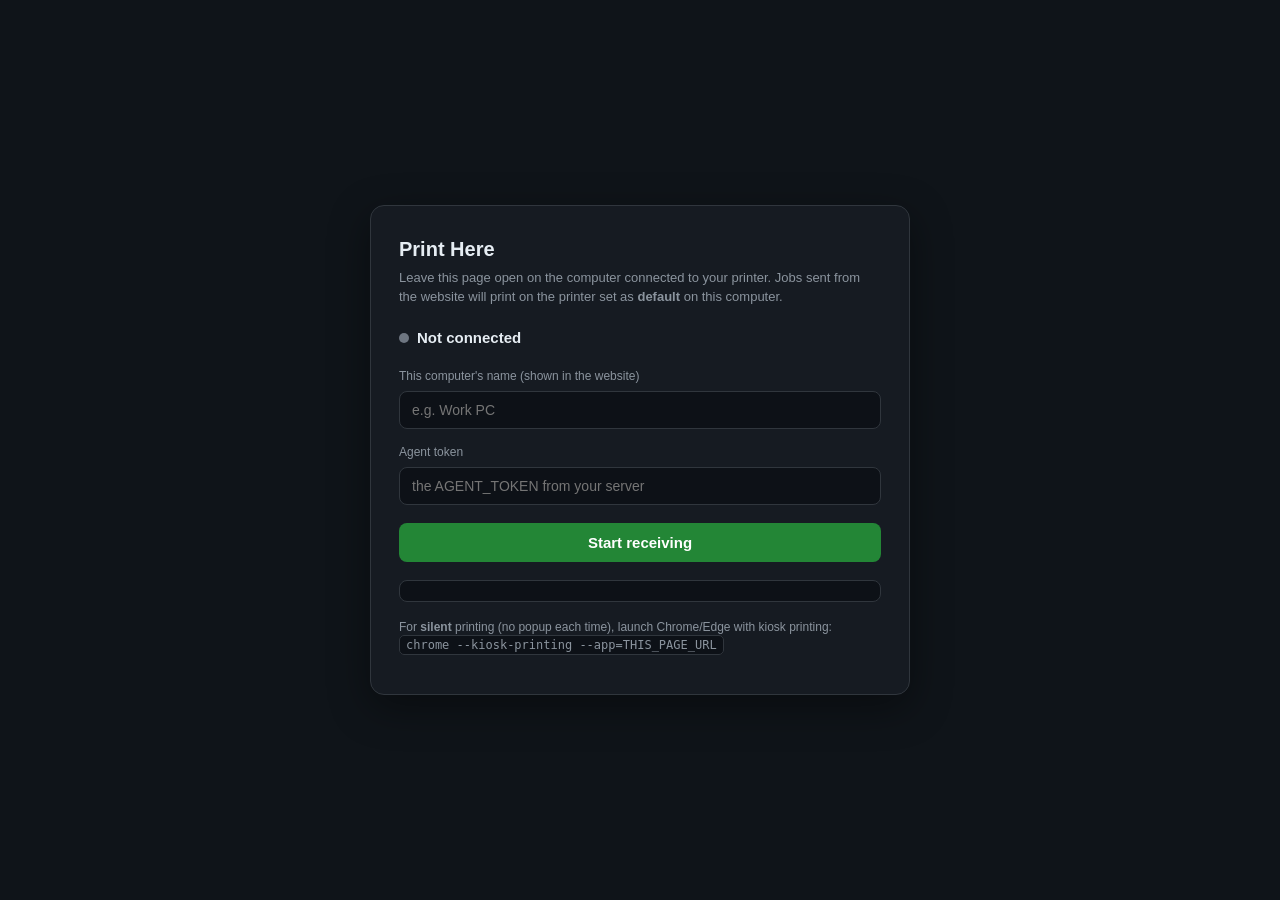
==== print-here.html @ 3708a18d "Add browser-only 'Print Here' receiver (kiosk-printing capable, no install)" ====
<!doctype html>
<html lang="en">
<head>
<meta charset="utf-8" />
<meta name="viewport" content="width=device-width, initial-scale=1" />
<title>Print Here · Auto-Print</title>
<style>
  :root { color-scheme: light dark; }
  * { box-sizing: border-box; }
  body {
    margin: 0; font: 15px/1.5 -apple-system, BlinkMacSystemFont, "Segoe UI",
    Roboto, Helvetica, Arial, sans-serif;
    background: #0f1419; color: #e6edf3; display: flex; min-height: 100vh;
    align-items: center; justify-content: center; padding: 24px;
  }
  .card {
    width: 100%; max-width: 540px; background: #161b22;
    border: 1px solid #30363d; border-radius: 14px; padding: 28px;
    box-shadow: 0 12px 40px rgba(0,0,0,.4);
  }
  h1 { margin: 0 0 4px; font-size: 20px; }
  .sub { margin: 0 0 20px; color: #8b949e; font-size: 13px; }
  .dot { display: inline-block; width: 10px; height: 10px; border-radius: 50%;
    margin-right: 8px; vertical-align: middle; background: #6e7681; }
  .dot.on { background: #2ea043; box-shadow: 0 0 8px #2ea043; }
  .dot.busy { background: #d29922; box-shadow: 0 0 8px #d29922; }
  .status-row { display: flex; align-items: center; font-weight: 600;
    margin-bottom: 18px; }
  label { display: block; font-size: 12px; color: #8b949e; margin: 14px 0 6px; }
  input {
    width: 100%; padding: 10px 12px; border-radius: 8px; font-size: 14px;
    border: 1px solid #30363d; background: #0d1117; color: #e6edf3;
  }
  button {
    margin-top: 18px; width: 100%; padding: 11px; border-radius: 8px;
    border: none; background: #238636; color: #fff; font-size: 15px;
    font-weight: 600; cursor: pointer;
  }
  button.stop { background: #b62324; }
  .log {
    margin-top: 18px; max-height: 180px; overflow: auto; font-size: 12px;
    background: #0d1117; border: 1px solid #30363d; border-radius: 8px;
    padding: 10px 12px;
  }
  .log div { padding: 2px 0; color: #8b949e; }
  .log .ok { color: #3fb950; }
  .log .err { color: #f85149; }
  .hint { font-size: 12px; color: #8b949e; margin-top: 16px; }
  code { background: #0d1117; padding: 2px 6px; border-radius: 5px;
    border: 1px solid #30363d; font-size: 12px; }
  #frameHolder { position: fixed; width: 0; height: 0; overflow: hidden;
    left: -9999px; top: -9999px; }
</style>
</head>
<body>
  <main class="card">
    <h1>Print Here</h1>
    <p class="sub">Leave this page open on the computer connected to your printer.
      Jobs sent from the website will print on the printer set as
      <strong>default</strong> on this computer.</p>

    <div class="status-row"><span class="dot" id="dot"></span><span id="state">Not connected</span></div>

    <label for="name">This computer's name (shown in the website)</label>
    <input id="name" placeholder="e.g. Work PC" />

    <label for="token">Agent token</label>
    <input id="token" type="password" placeholder="the AGENT_TOKEN from your server" />

    <button id="toggle">Start receiving</button>

    <div class="log" id="log"></div>

    <p class="hint">For <strong>silent</strong> printing (no popup each time), launch
      Chrome/Edge with kiosk printing:<br />
      <code>chrome --kiosk-printing --app=THIS_PAGE_URL</code></p>
  </main>

  <div id="frameHolder"></div>

<script>
"use strict";
const $ = (id) => document.getElementById(id);
const els = {
  dot: $("dot"), state: $("state"), name: $("name"), token: $("token"),
  toggle: $("toggle"), log: $("log"), holder: $("frameHolder"),
};

const IMAGE_EXT = [".png", ".jpg", ".jpeg", ".gif", ".bmp"];
const BROWSER_PRINTABLE = [".pdf", ".txt", ".png", ".jpg", ".jpeg", ".gif", ".bmp"];
const MIME = {
  ".pdf": "application/pdf", ".png": "image/png", ".jpg": "image/jpeg",
  ".jpeg": "image/jpeg", ".gif": "image/gif", ".bmp": "image/bmp",
};

const POLL_MS = 2000;
const HEARTBEAT_MS = 20000;

let running = false;
let pollTimer = null;
let beatTimer = null;
let busy = false;

// Stable browser-agent id (one per browser profile on this computer).
function agentId() {
  let id = localStorage.getItem("autoprint_browser_agent");
  if (!id) {
    id = (crypto.randomUUID ? crypto.randomUUID() : String(Date.now()) + Math.random())
      .replace(/-/g, "");
    localStorage.setItem("autoprint_browser_agent", id);
  }
  return id;
}

function log(msg, cls) {
  const d = document.createElement("div");
  if (cls) d.className = cls;
  const t = new Date().toLocaleTimeString();
  d.textContent = `${t}  ${msg}`;
  els.log.prepend(d);
  while (els.log.childNodes.length > 60) els.log.lastChild.remove();
}

function setState(text, kind) {
  els.state.textContent = text;
  els.dot.className = "dot" + (kind ? " " + kind : "");
}

function headers() {
  return { "Content-Type": "application/json", "X-Agent-Token": els.token.value.trim() };
}

function b64ToBytes(b64) {
  const bin = atob(b64);
  const len = bin.length;
  const bytes = new Uint8Array(len);
  for (let i = 0; i < len; i++) bytes[i] = bin.charCodeAt(i);
  return bytes;
}

async function heartbeat() {
  try {
    const res = await fetch("/api/heartbeat", {
      method: "POST",
      headers: headers(),
      body: JSON.stringify({
        agent_id: agentId(),
        host: els.name.value.trim() || "This browser",
        printers: [{ name: "Default printer", status: "idle" }],
        default: "Default printer",
      }),
    });
    if (res.status === 401) { stop(); setState("Wrong agent token", ""); log("Unauthorized — check the agent token.", "err"); return; }
    if (!busy) setState("Connected · waiting for jobs", "on");
  } catch (e) {
    setState("Connection error", "");
  }
}

async function poll() {
  if (busy) return;
  try {
    const res = await fetch("/api/poll?agent=" + encodeURIComponent(agentId()), {
      headers: headers(),
    });
    if (res.status === 401) { stop(); setState("Wrong agent token", ""); return; }
    const data = await res.json();
    if (data && data.job) await handleJob(data.job);
  } catch (e) { /* transient, retry next tick */ }
}

async function handleJob(job) {
  busy = true;
  setState("Printing: " + (job.name || "document"), "busy");
  log("Received: " + (job.name || "document"));
  const ext = (job.ext || "").toLowerCase();
  try {
    if (!BROWSER_PRINTABLE.includes(ext)) {
      throw new Error("This browser can't print " + ext +
        " files. Use the agent app for those.");
    }
    const copies = Math.max(1, Math.min(parseInt(job.copies || 1, 10), 50));
    for (let i = 0; i < copies; i++) {
      await printOne(job, ext);
    }
    await report(job.id, "printed", "Printed via browser");
    log("Printed: " + (job.name || "document"), "ok");
  } catch (e) {
    await report(job.id, "error", e.message || String(e));
    log("Error: " + (e.message || e), "err");
  } finally {
    busy = false;
    if (running) setState("Connected · waiting for jobs", "on");
  }
}

// Build a hidden iframe with the document and call print() on it.
function printOne(job, ext) {
  return new Promise((resolve, reject) => {
    const bytes = b64ToBytes(job.content || "");
    const iframe = document.createElement("iframe");
    iframe.setAttribute("aria-hidden", "true");
    let url = null;
    let settled = false;

    const cleanup = () => {
      if (url) URL.revokeObjectURL(url);
      setTimeout(() => iframe.remove(), 2000);
    };
    const done = () => {
      if (settled) return;
      settled = true;
      try {
        iframe.contentWindow.focus();
        iframe.contentWindow.print();
      } catch (e) { cleanup(); reject(e); return; }
      // We can't detect the print dialog finishing; give it a moment.
      setTimeout(() => { cleanup(); resolve(); }, 1500);
    };

    iframe.onload = () => setTimeout(done, 250);
    iframe.onerror = () => { cleanup(); reject(new Error("Failed to load document")); };

    if (ext === ".pdf") {
      url = URL.createObjectURL(new Blob([bytes], { type: "application/pdf" }));
      iframe.src = url;
      els.holder.appendChild(iframe);
    } else if (IMAGE_EXT.includes(ext)) {
      url = URL.createObjectURL(new Blob([bytes], { type: MIME[ext] || "image/png" }));
      const html = '<!doctype html><html><head><meta charset="utf-8">' +
        '<style>@page{margin:0}html,body{margin:0;padding:0}' +
        'img{display:block;max-width:100%;height:auto;margin:0 auto}</style></head>' +
        '<body><img src="' + url + '"></body></html>';
      iframe.srcdoc = html;
      els.holder.appendChild(iframe);
    } else { // .txt
      let text = "";
      try { text = new TextDecoder("utf-8").decode(bytes); }
      catch (e) { text = ""; }
      const esc = text.replace(/&/g, "&amp;").replace(/</g, "&lt;").replace(/>/g, "&gt;");
      const html = '<!doctype html><html><head><meta charset="utf-8">' +
        '<style>body{margin:24px;font:13px/1.4 monospace;white-space:pre-wrap;' +
        'word-break:break-word}</style></head><body>' + esc + "</body></html>";
      iframe.srcdoc = html;
      els.holder.appendChild(iframe);
    }
  });
}

async function report(id, status, detail) {
  try {
    await fetch("/api/status", {
      method: "POST",
      headers: headers(),
      body: JSON.stringify({ id, status, detail }),
    });
  } catch (e) { /* ignore */ }
}

function start() {
  if (!els.token.value.trim()) { log("Enter the agent token first.", "err"); return; }
  running = true;
  localStorage.setItem("autoprint_name", els.name.value.trim());
  els.toggle.textContent = "Stop receiving";
  els.toggle.classList.add("stop");
  setState("Connecting…", "busy");
  heartbeat();
  poll();
  beatTimer = setInterval(heartbeat, HEARTBEAT_MS);
  pollTimer = setInterval(poll, POLL_MS);
  log("Started. Keep this tab open.");
}

function stop() {
  running = false;
  clearInterval(beatTimer); clearInterval(pollTimer);
  beatTimer = pollTimer = null;
  els.toggle.textContent = "Start receiving";
  els.toggle.classList.remove("stop");
  setState("Not connected", "");
  log("Stopped.");
}

els.toggle.addEventListener("click", () => (running ? stop() : start()));
els.name.value = localStorage.getItem("autoprint_name") || "";

// Warn before leaving while receiving.
window.addEventListener("beforeunload", (e) => {
  if (running) { e.preventDefault(); e.returnValue = ""; }
});
</script>
</body>
</html>
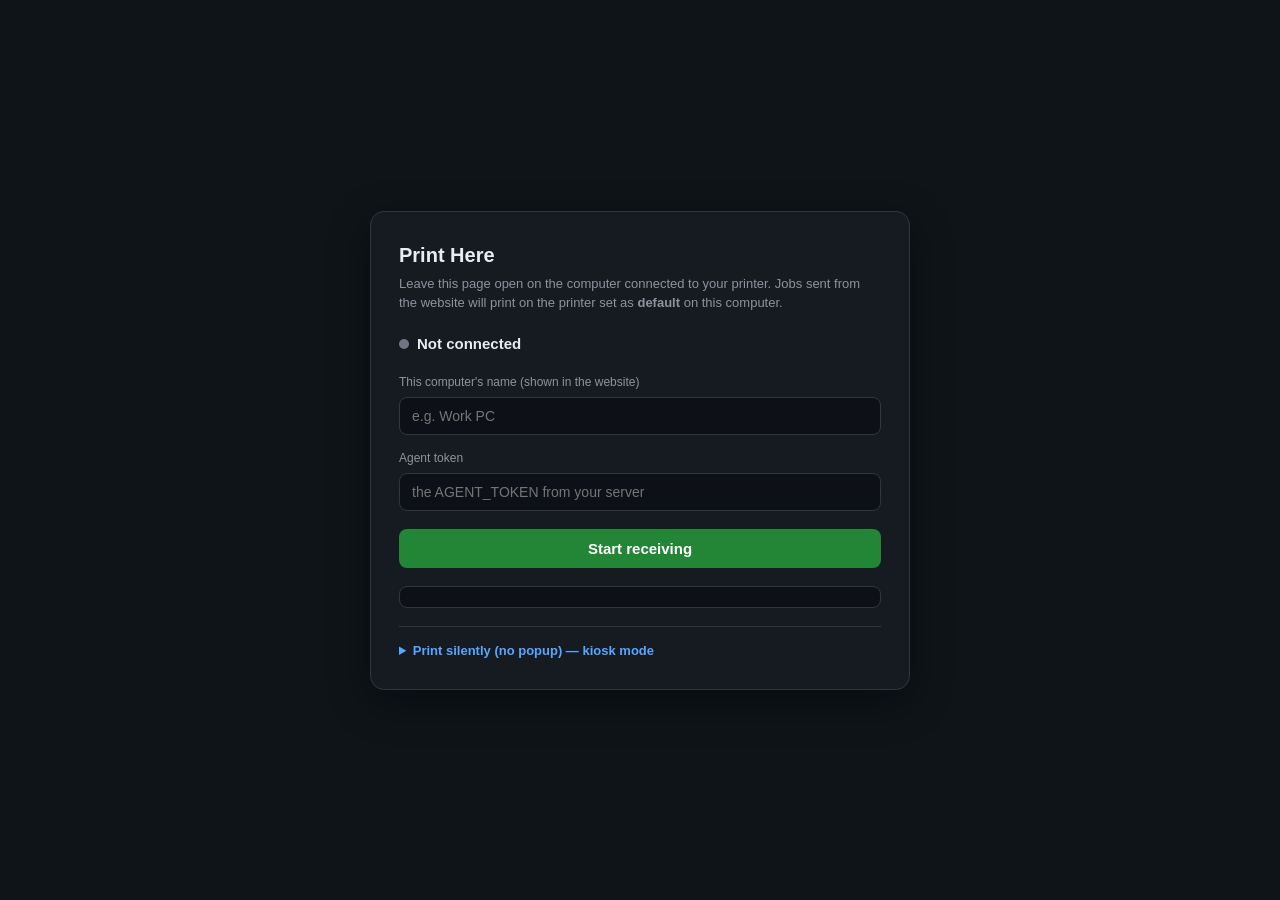
==== commit e7482c79: "Improve add-to-device UI (per-OS IP steps, address breakdown) + kiosk launchers" ====
--- a/print-here.html
+++ b/print-here.html
@@ -48,6 +48,16 @@
   .hint { font-size: 12px; color: #8b949e; margin-top: 16px; }
   code { background: #0d1117; padding: 2px 6px; border-radius: 5px;
     border: 1px solid #30363d; font-size: 12px; }
+  details.kiosk { margin-top: 18px; border-top: 1px solid #30363d; padding-top: 14px; }
+  details.kiosk summary { cursor: pointer; font-weight: 600; font-size: 13px;
+    color: #58a6ff; }
+  details.kiosk[open] summary { margin-bottom: 8px; }
+  .copy-row { display: flex; gap: 8px; align-items: center; margin: 8px 0; }
+  .copy-row input { flex: 1; font-family: ui-monospace, Menlo, Consolas, monospace;
+    font-size: 12px; }
+  button.ghost { margin: 0; width: auto; padding: 9px 14px; background: #21262d;
+    border: 1px solid #30363d; }
+  details.kiosk a { color: #58a6ff; }
   #frameHolder { position: fixed; width: 0; height: 0; overflow: hidden;
     left: -9999px; top: -9999px; }
 </style>
@@ -71,9 +81,20 @@
 
     <div class="log" id="log"></div>
 
-    <p class="hint">For <strong>silent</strong> printing (no popup each time), launch
-      Chrome/Edge with kiosk printing:<br />
-      <code>chrome --kiosk-printing --app=THIS_PAGE_URL</code></p>
+    <details class="kiosk">
+      <summary>Print silently (no popup) — kiosk mode</summary>
+      <p class="hint">Normally the browser shows a print dialog for each job. To print
+        automatically with no popup, close this browser and relaunch it pointed at
+        this page with the <code>--kiosk-printing</code> flag:</p>
+      <div class="copy-row">
+        <input id="kioskCmd" readonly />
+        <button id="copyKiosk" type="button" class="ghost">Copy</button>
+      </div>
+      <p class="hint">Or use a one-click launcher (downloads from the project):
+        <a id="dlMac" href="/launch-print-here-mac.command" download>macOS launcher</a> ·
+        <a id="dlWin" href="/launch-print-here-windows.bat" download>Windows launcher</a>.
+        Edit the URL inside if your address is different.</p>
+    </details>
   </main>
 
   <div id="frameHolder"></div>
@@ -284,6 +305,25 @@
 els.toggle.addEventListener("click", () => (running ? stop() : start()));
 els.name.value = localStorage.getItem("autoprint_name") || "";
 
+// Fill the kiosk-mode command with this page's real URL.
+(function setupKiosk() {
+  const cmd = $("kioskCmd");
+  const copy = $("copyKiosk");
+  if (!cmd) return;
+  const url = location.href.split("#")[0];
+  const isWin = /Windows/.test(navigator.userAgent);
+  cmd.value = isWin
+    ? `chrome.exe --kiosk-printing --app=${url}`
+    : `"/Applications/Google Chrome.app/Contents/MacOS/Google Chrome" --kiosk-printing --app=${url}`;
+  if (copy) {
+    copy.addEventListener("click", async () => {
+      try { await navigator.clipboard.writeText(cmd.value); copy.textContent = "Copied"; }
+      catch (e) { cmd.select(); }
+      setTimeout(() => (copy.textContent = "Copy"), 1500);
+    });
+  }
+})();
+
 // Warn before leaving while receiving.
 window.addEventListener("beforeunload", (e) => {
   if (running) { e.preventDefault(); e.returnValue = ""; }
